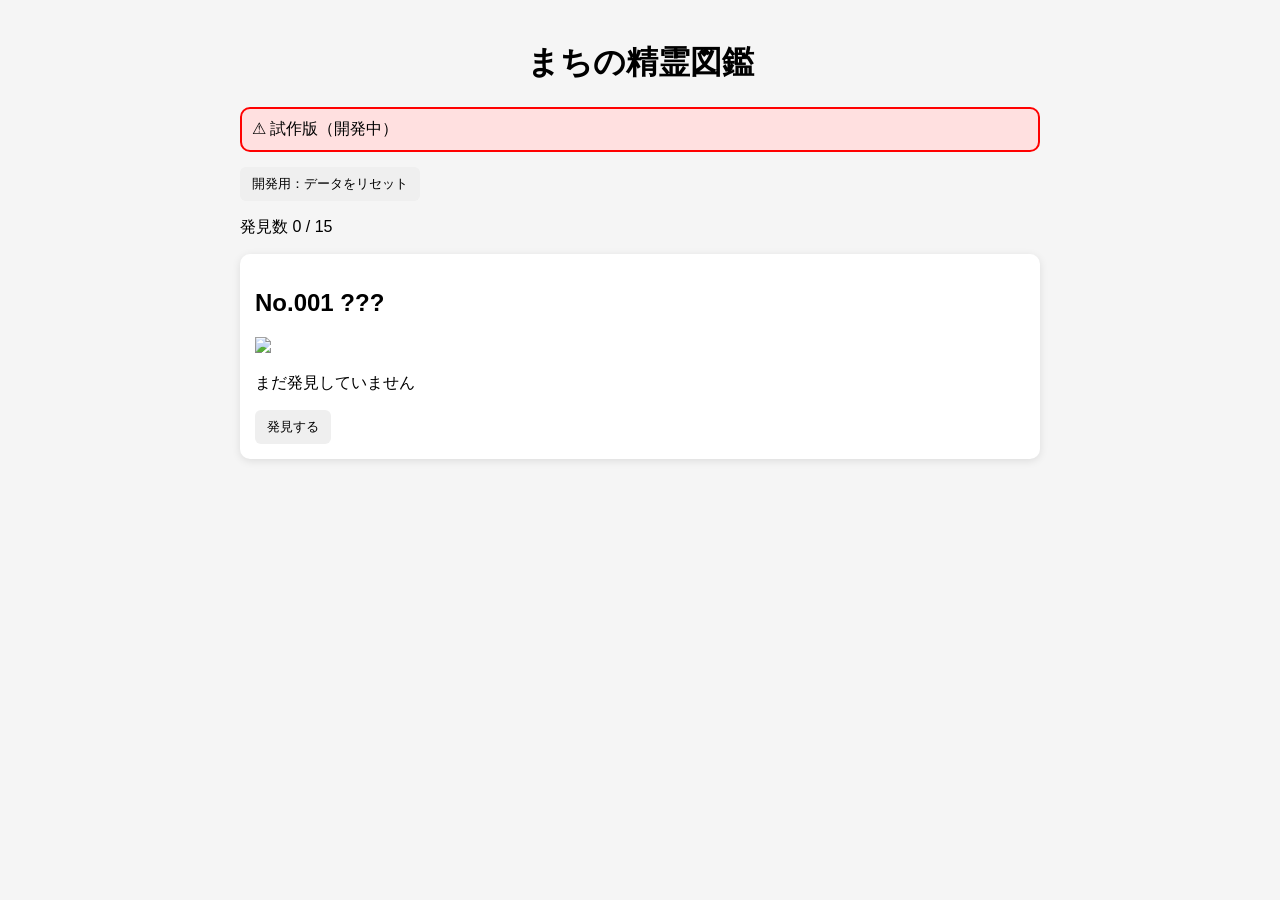
==== index.html @ ceb65a46 "Add files via upload" ====
<!DOCTYPE html>
<html lang="ja">

<head>
    <meta charset="UTF-8">
    <title>まちの精霊図鑑</title>

    <link rel="stylesheet" href="style.css">
</head>

<body>

    <h1>まちの精霊図鑑</h1>

    <div class="dev-warning">
        ⚠ 試作版（開発中）
    </div>

    <button onclick="resetData()">
        開発用：データをリセット
    </button>

    <p id="count">発見数 0 / 15</p>

    <div class="card">

        <h2 id="char1-name">No.001 ???</h2>

        <img
            id="char1-image"
            src="images/question.png"
            width="200"
        >

        <p id="char1-desc">
            まだ発見していません
        </p>

        <button onclick="discoverCharacter1()">
            発見する
        </button>

    </div>

    <script src="script.js"></script>

</body>

</html>
---- style.css ----
body{
    font-family: sans-serif;
    max-width: 800px;
    margin: auto;
    padding: 20px;
    background-color: #f5f5f5;
}

h1{
    text-align: center;
}

.card{
    background: white;
    padding: 15px;
    margin: 10px 0;
    border-radius: 10px;
    box-shadow: 0 2px 8px rgba(0,0,0,0.1);
}

button{
    padding: 8px 12px;
    border: none;
    border-radius: 6px;
    cursor: pointer;
}

button:hover{
    opacity: 0.8;
}

.dev-warning{
    background-color: #ffe0e0;
    border: 2px solid red;
    padding: 10px;
    border-radius: 10px;
    margin-bottom: 15px;
}
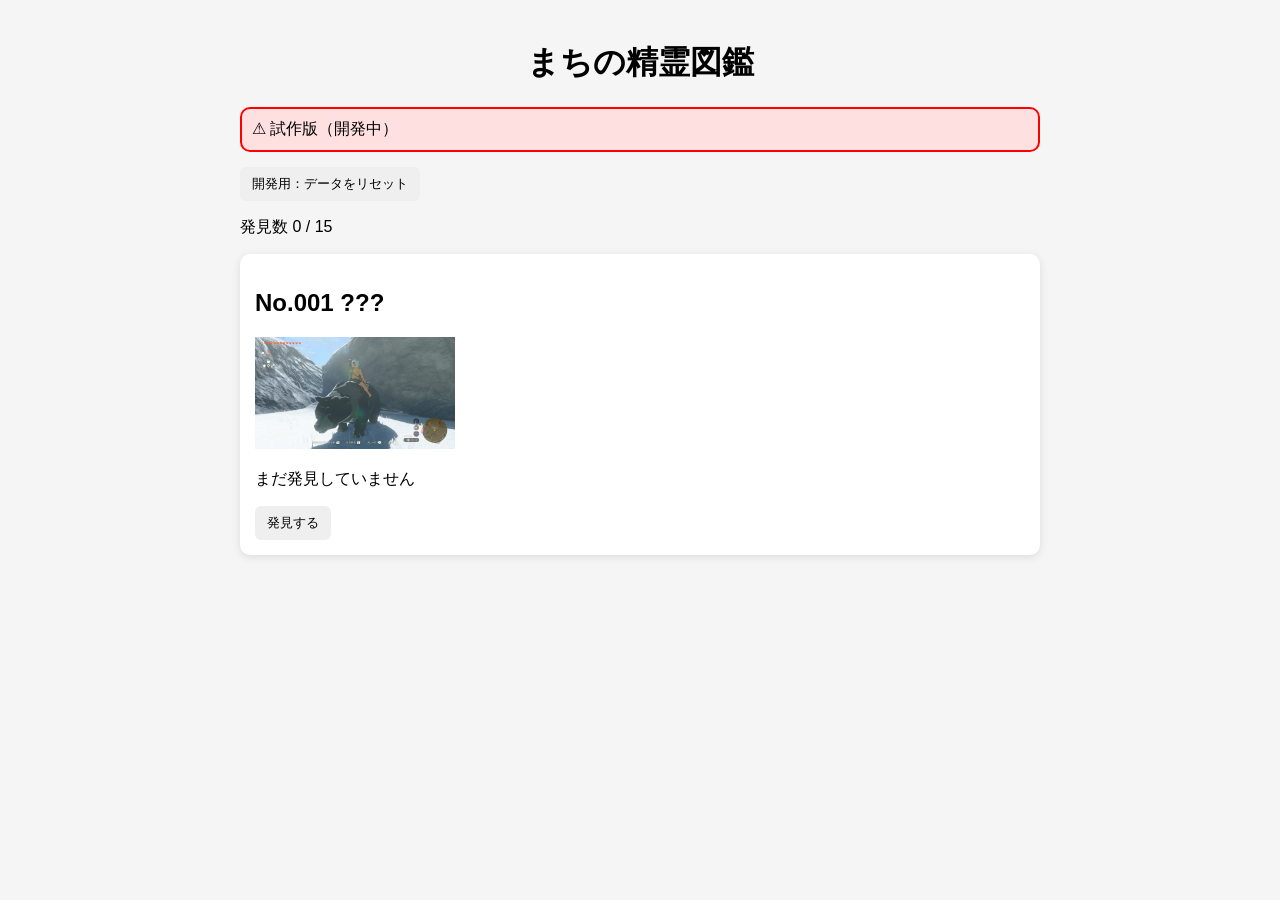
==== commit fe3077e0: "Add files via upload" ====
--- a/index.html
+++ b/index.html
@@ -28,7 +28,7 @@
 
         <img
             id="char1-image"
-            src="images/question.png"
+            src="question.jpg"
             width="200"
         >
 
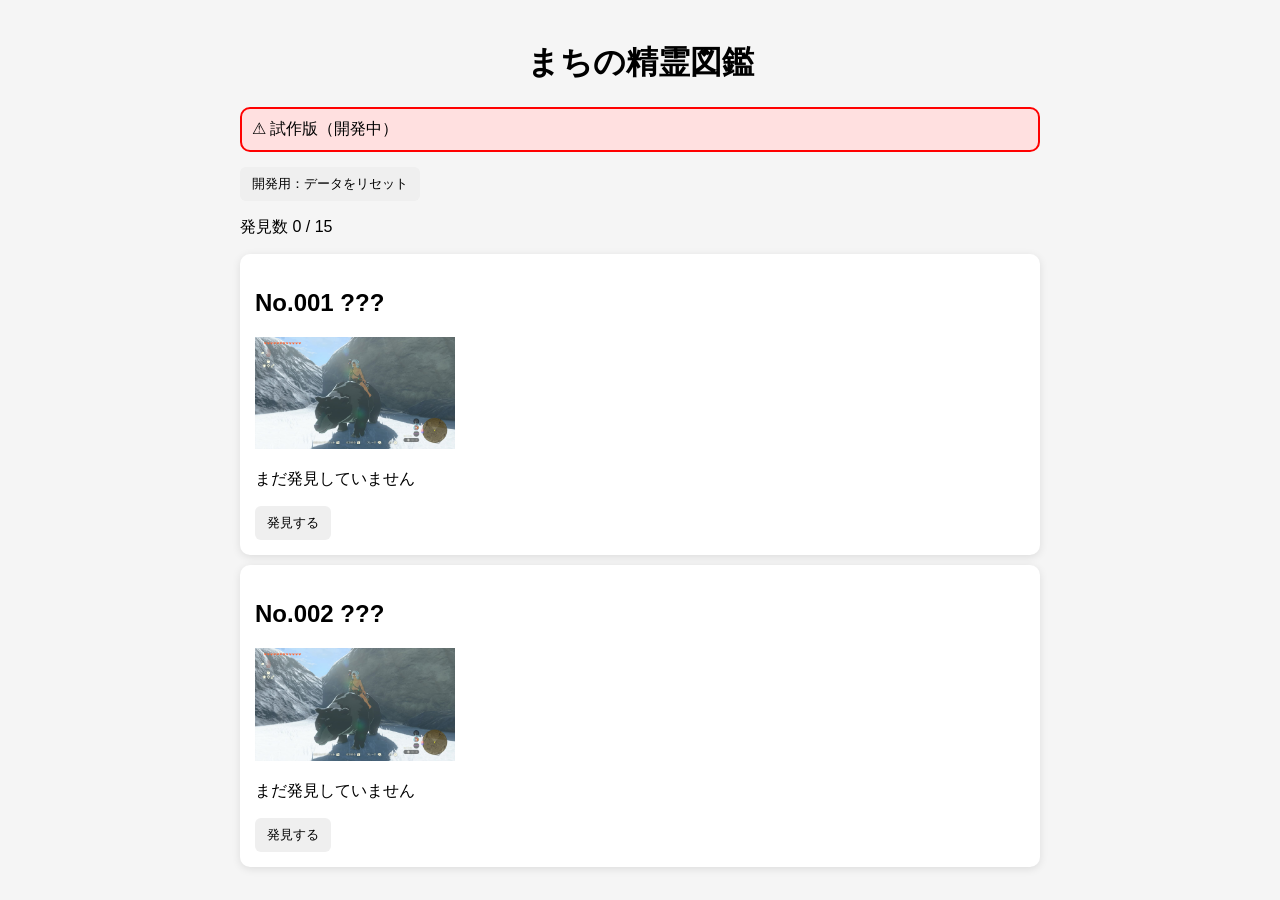
==== commit 474d1831: "Add files via upload" ====
--- a/index.html
+++ b/index.html
@@ -42,6 +42,26 @@
 
     </div>
 
+    <div class="card">
+
+    <h2 id="char2-name">No.002 ???</h2>
+
+    <img
+        id="char2-image"
+        src="question.jpg"
+        width="200"
+    >
+
+    <p id="char2-desc">
+        まだ発見していません
+    </p>
+
+    <button onclick="discoverCharacter2()">
+        発見する
+    </button>
+
+    </div>
+
     <script src="script.js"></script>
 
 </body>
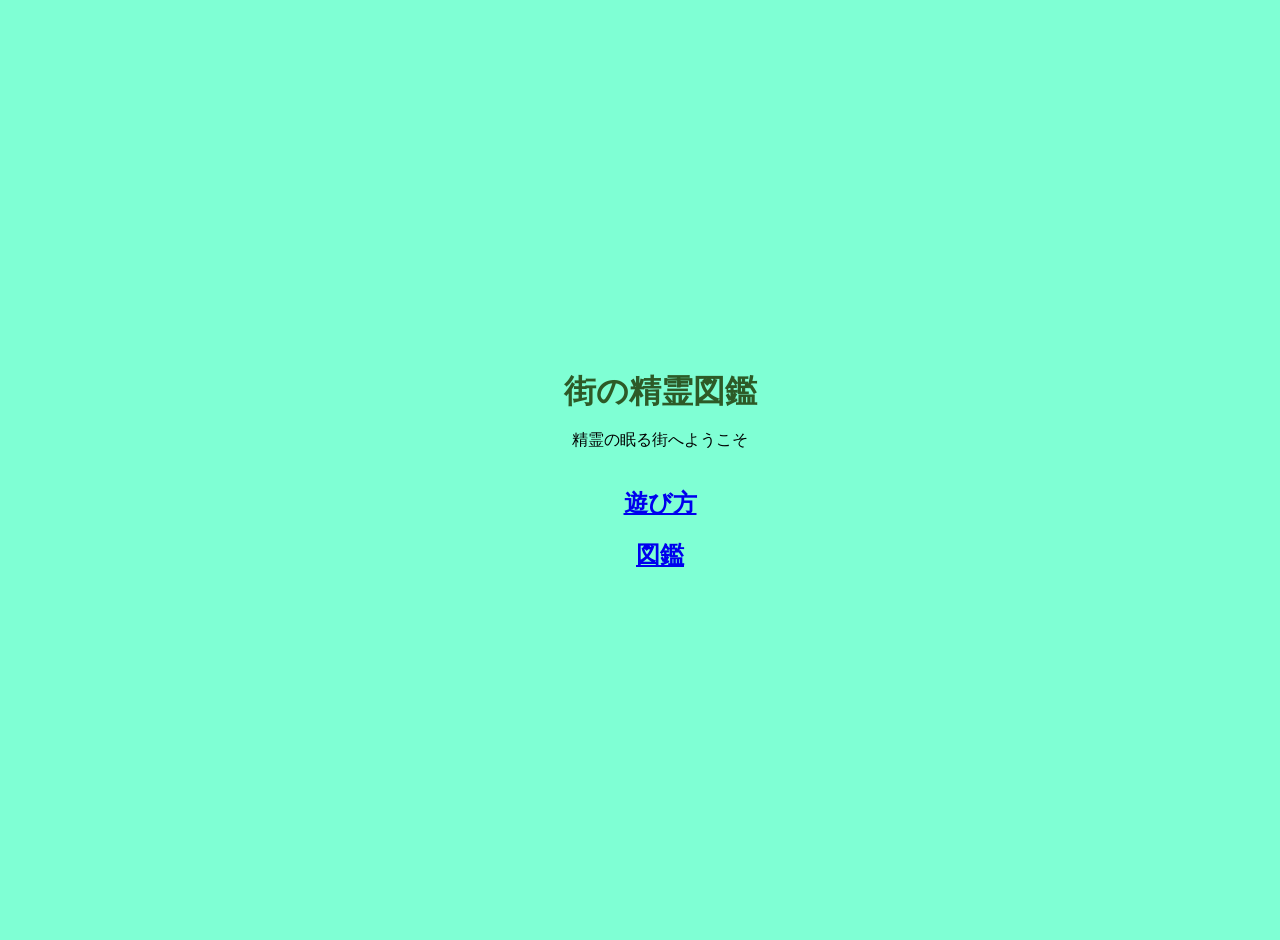
==== commit c5c57ef0: "Add files via upload" ====
--- a/index.html
+++ b/index.html
@@ -1,68 +1,26 @@
 <!DOCTYPE html>
-<html lang="ja">
+<html lang="en">
 
 <head>
     <meta charset="UTF-8">
+    <meta name="viewport" content="width=device-width, initial-scale=1.0">
     <title>まちの精霊図鑑</title>
 
     <link rel="stylesheet" href="style.css">
 </head>
 
-<body>
+<body id="index">
 
-    <h1>まちの精霊図鑑</h1>
-
-    <div class="dev-warning">
-        ⚠ 試作版（開発中）
-    </div>
-
-    <button onclick="resetData()">
-        開発用：データをリセット
-    </button>
-
-    <p id="count">発見数 0 / 15</p>
-
-    <div class="card">
-
-        <h2 id="char1-name">No.001 ???</h2>
-
-        <img
-            id="char1-image"
-            src="question.jpg"
-            width="200"
-        >
-
-        <p id="char1-desc">
-            まだ発見していません
-        </p>
-
-        <button onclick="discoverCharacter1()">
-            発見する
-        </button>
+    <div class="title">
+         <h1>街の精霊図鑑</h1>
+         <p>精霊の眠る街へようこそ</p>
 
     </div>
 
-    <div class="card">
-
-    <h2 id="char2-name">No.002 ???</h2>
-
-    <img
-        id="char2-image"
-        src="question.jpg"
-        width="200"
-    >
-
-    <p id="char2-desc">
-        まだ発見していません
-    </p>
-
-    <button onclick="discoverCharacter2()">
-        発見する
-    </button>
-
+    <div class="menu">
+        <h2><a href="#">遊び方</a></h2>
+        <h2><a href="library.html">図鑑</a></h2>
     </div>
-
-    <script src="script.js"></script>
 
 </body>
 
--- a/style.css
+++ b/style.css
@@ -1,38 +1,98 @@
-body{
+body {
     font-family: sans-serif;
-    max-width: 800px;
-    margin: auto;
+    background: #f4f8f2;
+    text-align: center;
+    margin: 0;
     padding: 20px;
-    background-color: #f5f5f5;
 }
 
-h1{
-    text-align: center;
+h1 {
+    color: #2d5a27;
+    margin-bottom: 10px;
 }
 
-.card{
-    background: white;
-    padding: 15px;
-    margin: 10px 0;
+.dev-warning {
+    background: #fff3cd;
+    color: #856404;
+    padding: 10px;
     border-radius: 10px;
-    box-shadow: 0 2px 8px rgba(0,0,0,0.1);
+    margin-bottom: 20px;
 }
 
-button{
-    padding: 8px 12px;
-    border: none;
-    border-radius: 6px;
-    cursor: pointer;
+.card {
+    background: white;
+    width: 280px;
+    margin: 20px auto;
+    padding: 20px;
+
+    border-radius: 20px;
+
+    box-shadow: 0 4px 15px rgba(0,0,0,0.15);
+
+    transition: 0.3s;
 }
 
-button:hover{
-    opacity: 0.8;
+.card:hover {
+    transform: translateY(-5px);
 }
 
-.dev-warning{
-    background-color: #ffe0e0;
-    border: 2px solid red;
-    padding: 10px;
+.card img {
+    border-radius: 15px;
+}
+
+button {
+    background: #4caf50;
+    color: white;
+
+    border: none;
+
+    padding: 10px 20px;
+
     border-radius: 10px;
-    margin-bottom: 15px;
+
+    cursor: pointer;
+
+    font-size: 16px;
+}
+
+button:hover {
+    transform: scale(1.05);
+}
+
+#count {
+    font-size: 20px;
+    font-weight: bold;
+}
+
+#discover-screen {
+    position: fixed;
+
+    top: 0;
+    left: 0;
+
+    width: 100%;
+    height: 100%;
+
+    background: rgba(0,0,0,0.9);
+
+    color: white;
+
+    display: flex;
+    flex-direction: column;
+
+    justify-content: center;
+    align-items: center;
+
+    z-index: 1000;
+}
+
+/* index.htmlのCSSはここ */
+#index{
+    width: 100%;
+    height: 100vh;
+    background-color: aquamarine;
+    display: flex;
+    justify-content: center;
+    align-items: center;
+    flex-direction: column;
 }
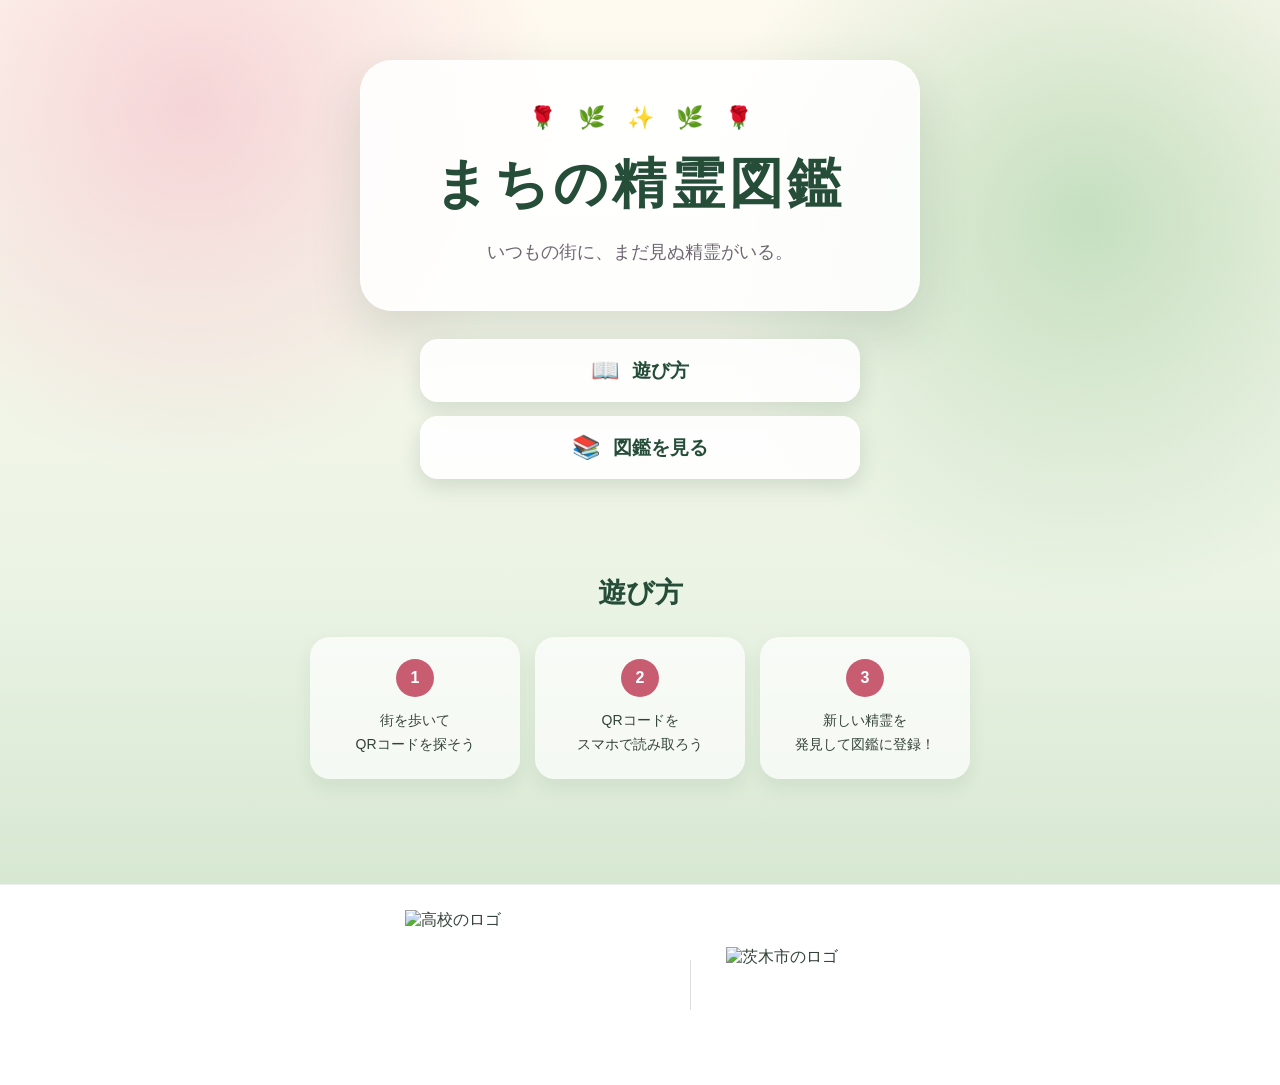
==== commit 3503e779: "Add files via upload" ====
--- a/index.html
+++ b/index.html
@@ -1,26 +1,104 @@
 <!DOCTYPE html>
-<html lang="en">
+<html lang="ja">
 
 <head>
     <meta charset="UTF-8">
     <meta name="viewport" content="width=device-width, initial-scale=1.0">
+
     <title>まちの精霊図鑑</title>
 
     <link rel="stylesheet" href="style.css">
+
+    <script>
+        const params = new URLSearchParams(window.location.search);
+
+        if (params.has("char")) {
+            location.href = "library.html" + location.search;
+        }
+    </script>
 </head>
 
 <body id="index">
 
-    <div class="title">
-         <h1>街の精霊図鑑</h1>
-         <p>精霊の眠る街へようこそ</p>
+    <main class="top-content">
 
-    </div>
+        <div class="title">
 
-    <div class="menu">
-        <h2><a href="#">遊び方</a></h2>
-        <h2><a href="library.html">図鑑</a></h2>
-    </div>
+            <div class="title-decoration">
+                🌹　🌿　✨　🌿　🌹
+            </div>
+
+            <h1>まちの精霊図鑑</h1>
+
+            <p>
+                いつもの街に、まだ見ぬ精霊がいる。
+            </p>
+
+        </div>
+
+
+        <div class="menu">
+
+            <a href="#how-to-play" class="menu-button">
+                <span class="menu-icon">📖</span>
+                <span>遊び方</span>
+            </a>
+
+            <a href="library.html" class="menu-button">
+                <span class="menu-icon">📚</span>
+                <span>図鑑を見る</span>
+            </a>
+
+        </div>
+
+
+        <section id="how-to-play" class="how-to-play">
+
+            <h2>遊び方</h2>
+
+            <div class="steps">
+
+                <div class="step">
+                    <div class="step-number">1</div>
+                    <p>街を歩いて<br>QRコードを探そう</p>
+                </div>
+
+                <div class="step">
+                    <div class="step-number">2</div>
+                    <p>QRコードを<br>スマホで読み取ろう</p>
+                </div>
+
+                <div class="step">
+                    <div class="step-number">3</div>
+                    <p>新しい精霊を<br>発見して図鑑に登録！</p>
+                </div>
+
+            </div>
+
+        </section>
+
+    </main>
+
+
+    <!-- ロゴエリア -->
+    <footer class="sponsor">
+
+        <div class="sponsor-logos">
+
+            <img 
+                class="school-logo"
+                src="c:\Users\sagar\OneDrive\デスクトップ\machizukan\images\banner1.gif" 
+                alt="高校のロゴ">
+
+            <div class="logo-divider"></div>
+
+            <img 
+                src="c:\Users\sagar\OneDrive\デスクトップ\machizukan\images\pc_header_logo.png" 
+                alt="茨木市のロゴ">
+
+        </div>
+
+    </footer>
 
 </body>
 
--- a/style.css
+++ b/style.css
@@ -1,98 +1,1372 @@
+/* ========================================
+   まちの精霊図鑑
+   茨木市イメージ
+======================================== */
+
+
+/* ========================================
+   自分で変えやすい色
+======================================== */
+
+:root {
+
+    /* 深い緑 */
+    --green-dark: #254d38;
+
+    /* 普通の緑 */
+    --green: #4d7c5a;
+
+    /* 明るい緑 */
+    --green-light: #b9d9b5;
+
+    /* バラをイメージした色 */
+    --rose: #c85d72;
+
+    /* 明るいバラ色 */
+    --rose-light: #f3c5cd;
+
+    /* クリーム色 */
+    --cream: #fffaf0;
+
+    /* 文字色 */
+    --text: #334238;
+
+    /* 影 */
+    --shadow: rgba(37, 77, 56, 0.15);
+
+}
+
+
+/* ========================================
+   基本設定
+======================================== */
+
+* {
+    box-sizing: border-box;
+}
+
+
+html {
+    scroll-behavior: smooth;
+}
+
+
 body {
-    font-family: sans-serif;
-    background: #f4f8f2;
+
+    margin: 0;
+
+    min-height: 100vh;
+
+    font-family:
+        "Hiragino Sans",
+        "Yu Gothic",
+        "Meiryo",
+        sans-serif;
+
+    color: var(--text);
+
+    background:
+        radial-gradient(
+            circle at 15% 10%,
+            rgba(243, 197, 205, 0.7),
+            transparent 25%
+        ),
+        radial-gradient(
+            circle at 85% 20%,
+            rgba(185, 217, 181, 0.8),
+            transparent 28%
+        ),
+        linear-gradient(
+            180deg,
+            #fffaf0 0%,
+            #eaf3e4 55%,
+            #c9dfc5 100%
+        );
+
+}
+
+
+/* ========================================
+   共通ボタン
+======================================== */
+
+button {
+
+    border: none;
+
+    padding: 13px 24px;
+
+    border-radius: 15px;
+
+    background:
+        linear-gradient(
+            135deg,
+            var(--rose),
+            #a94359
+        );
+
+    color: white;
+
+    font-size: 16px;
+
+    font-weight: bold;
+
+    cursor: pointer;
+
+    box-shadow:
+        0 4px 0 #803247,
+        0 8px 18px rgba(100, 40, 50, 0.18);
+
+    transition:
+        transform 0.2s,
+        box-shadow 0.2s;
+
+}
+
+
+button:hover {
+
+    transform:
+        translateY(-2px);
+
+}
+
+
+button:active {
+
+    transform:
+        translateY(3px);
+
+    box-shadow:
+        0 1px 0 #803247;
+
+}
+
+
+/* ========================================
+   トップページ
+======================================== */
+
+#index {
+
+    min-height: 100vh;
+
+    display: flex;
+
+    flex-direction: column;
+
+}
+
+
+/* メイン部分 */
+
+.top-content {
+
+    flex: 1;
+
+    width: 100%;
+
+    padding:
+        60px
+        20px
+        70px;
+
+    display: flex;
+
+    flex-direction: column;
+
+    align-items: center;
+
+    justify-content: center;
+
+}
+
+
+/* ========================================
+   タイトルカード
+======================================== */
+
+.title {
+
+    width:
+        min(
+            92%,
+            560px
+        );
+
+    padding:
+        42px
+        30px;
+
     text-align: center;
+
+    background:
+        rgba(
+            255,
+            255,
+            255,
+            0.88
+        );
+
+    border:
+        1px solid
+        rgba(
+            255,
+            255,
+            255,
+            0.9
+        );
+
+    border-radius: 32px;
+
+    box-shadow:
+        0 20px 50px
+        var(--shadow);
+
+}
+
+
+.title-decoration {
+
+    margin-bottom: 15px;
+
+    font-size: 22px;
+
+}
+
+
+.title h1 {
+
+    margin:
+        0
+        0
+        15px;
+
+    color:
+        var(--green-dark);
+
+    font-size:
+        clamp(
+            34px,
+            9vw,
+            54px
+        );
+
+    letter-spacing:
+        0.08em;
+
+    text-shadow:
+        0 2px 0 white;
+
+}
+
+
+.title p {
+
     margin: 0;
-    padding: 20px;
-}
-
-h1 {
-    color: #2d5a27;
+
+    color: #6d6670;
+
+    font-size:
+        clamp(
+            15px,
+            4vw,
+            18px
+        );
+
+    line-height: 1.8;
+
+}
+
+
+/* ========================================
+   トップメニュー
+======================================== */
+
+.menu {
+
+    width:
+        min(
+            92%,
+            440px
+        );
+
+    margin-top: 28px;
+
+    display: grid;
+
+    gap: 14px;
+
+}
+
+
+.menu-button {
+
+    display: flex;
+
+    align-items: center;
+
+    justify-content: center;
+
+    gap: 12px;
+
+    padding:
+        18px
+        25px;
+
+    background:
+        rgba(
+            255,
+            255,
+            255,
+            0.9
+        );
+
+    color:
+        var(--green-dark);
+
+    text-decoration: none;
+
+    font-size: 19px;
+
+    font-weight: bold;
+
+    border-radius: 18px;
+
+    box-shadow:
+        0 8px 20px
+        var(--shadow);
+
+    transition:
+        transform 0.2s,
+        box-shadow 0.2s;
+
+}
+
+
+.menu-button:hover {
+
+    transform:
+        translateY(-4px);
+
+    box-shadow:
+        0 13px 25px
+        rgba(
+            37,
+            77,
+            56,
+            0.2
+        );
+
+}
+
+
+.menu-icon {
+
+    font-size: 23px;
+
+}
+
+
+/* ========================================
+   遊び方
+======================================== */
+
+.how-to-play {
+
+    width:
+        min(
+            92%,
+            700px
+        );
+
+    margin-top: 60px;
+
+    padding:
+        35px
+        20px;
+
+    text-align: center;
+
+}
+
+
+.how-to-play h2 {
+
+    margin:
+        0
+        0
+        25px;
+
+    color:
+        var(--green-dark);
+
+    font-size: 28px;
+
+}
+
+
+.steps {
+
+    display: grid;
+
+    grid-template-columns:
+        repeat(
+            3,
+            1fr
+        );
+
+    gap: 15px;
+
+}
+
+
+.step {
+
+    padding:
+        22px
+        12px;
+
+    background:
+        rgba(
+            255,
+            255,
+            255,
+            0.7
+        );
+
+    border-radius: 20px;
+
+    box-shadow:
+        0 8px 18px
+        rgba(
+            37,
+            77,
+            56,
+            0.08
+        );
+
+}
+
+
+.step-number {
+
+    width: 38px;
+
+    height: 38px;
+
+    margin:
+        0
+        auto
+        12px;
+
+    display: flex;
+
+    justify-content: center;
+
+    align-items: center;
+
+    border-radius: 50%;
+
+    background:
+        var(--rose);
+
+    color: white;
+
+    font-weight: bold;
+
+}
+
+
+.step p {
+
+    margin: 0;
+
+    font-size: 14px;
+
+    line-height: 1.7;
+
+}
+
+
+/* ========================================
+   下の白いロゴ帯
+======================================== */
+
+.sponsor {
+
+    width: 100%;
+
+    padding:
+        25px
+        20px;
+
+    background: white;
+
+    border-top:
+        1px solid
+        #eeeeee;
+
+}
+
+
+.sponsor-logos {
+
+    width:
+        min(
+            100%,
+            600px
+        );
+
+    margin: auto;
+
+    display: flex;
+
+    align-items: center;
+
+    justify-content: center;
+
+    gap: 35px;
+
+}
+
+
+.sponsor-logos img {
+
+    width: 150px;
+
+    height: 75px;
+
+    object-fit: contain;
+
+}
+
+
+.logo-divider {
+
+    width: 1px;
+
+    height: 50px;
+
+    background: #dddddd;
+
+}
+
+
+/* ========================================
+   図鑑ページ
+======================================== */
+
+.library-page {
+
+    width:
+        min(
+            100%,
+            1000px
+        );
+
+    margin: auto;
+
+    padding:
+        25px
+        20px
+        70px;
+
+}
+
+
+/* トップへ戻る */
+
+.back-button {
+
+    display: inline-block;
+
+    margin-bottom: 25px;
+
+    padding:
+        10px
+        16px;
+
+    color:
+        var(--green-dark);
+
+    text-decoration: none;
+
+    background:
+        rgba(
+            255,
+            255,
+            255,
+            0.75
+        );
+
+    border-radius: 20px;
+
+    font-size: 14px;
+
+}
+
+
+/* ========================================
+   図鑑ヘッダー
+======================================== */
+
+.library-header {
+
+    text-align: center;
+
+    margin-bottom: 20px;
+
+}
+
+
+.library-decoration {
+
     margin-bottom: 10px;
-}
+
+    font-size: 20px;
+
+}
+
+
+.library-header h1 {
+
+    margin:
+        0
+        0
+        10px;
+
+    color:
+        var(--green-dark);
+
+    font-size:
+        clamp(
+            30px,
+            7vw,
+            45px
+        );
+
+}
+
+
+.library-header p {
+
+    margin: 0;
+
+    color: #68756a;
+
+}
+
+
+/* ========================================
+   開発中表示
+======================================== */
 
 .dev-warning {
-    background: #fff3cd;
-    color: #856404;
-    padding: 10px;
-    border-radius: 10px;
-    margin-bottom: 20px;
-}
+
+    width:
+        fit-content;
+
+    margin:
+        20px
+        auto;
+
+    padding:
+        9px
+        16px;
+
+    background:
+        rgba(
+            255,
+            248,
+            220,
+            0.9
+        );
+
+    color: #80651d;
+
+    border:
+        1px solid
+        #eadca7;
+
+    border-radius: 20px;
+
+    font-size: 13px;
+
+}
+
+
+/* ========================================
+   発見数・開発用ボタン
+======================================== */
+
+.library-tools {
+
+    margin:
+        25px
+        0
+        35px;
+
+    display: flex;
+
+    flex-direction: column;
+
+    align-items: center;
+
+    gap: 15px;
+
+}
+
+
+#count {
+
+    margin: 0;
+
+    padding:
+        12px
+        28px;
+
+    background:
+        rgba(
+            255,
+            255,
+            255,
+            0.85
+        );
+
+    color:
+        var(--green-dark);
+
+    font-size: 21px;
+
+    font-weight: bold;
+
+    border-radius: 30px;
+
+    box-shadow:
+        0 6px 18px
+        var(--shadow);
+
+}
+
+
+.reset-button {
+
+    background:
+        linear-gradient(
+            135deg,
+            #89918b,
+            #69726b
+        );
+
+    box-shadow:
+        0 4px 0 #4e554f;
+
+    font-size: 13px;
+
+    padding:
+        10px
+        18px;
+
+}
+
+
+/* ========================================
+   キャラクター一覧
+======================================== */
+
+.character-list {
+
+    display: grid;
+
+    grid-template-columns:
+        repeat(
+            auto-fit,
+            minmax(
+                280px,
+                1fr
+            )
+        );
+
+    gap: 25px;
+
+}
+
+
+/* ========================================
+   キャラクターカード
+======================================== */
 
 .card {
-    background: white;
-    width: 280px;
-    margin: 20px auto;
-    padding: 20px;
-
-    border-radius: 20px;
-
-    box-shadow: 0 4px 15px rgba(0,0,0,0.15);
-
-    transition: 0.3s;
-}
-
-.card:hover {
-    transform: translateY(-5px);
-}
-
-.card img {
-    border-radius: 15px;
-}
-
-button {
-    background: #4caf50;
-    color: white;
-
-    border: none;
-
-    padding: 10px 20px;
-
-    border-radius: 10px;
-
-    cursor: pointer;
-
-    font-size: 16px;
-}
-
-button:hover {
-    transform: scale(1.05);
-}
-
-#count {
-    font-size: 20px;
-    font-weight: bold;
-}
-
-#discover-screen {
-    position: fixed;
+
+    position: relative;
+
+    padding: 25px;
+
+    text-align: center;
+
+    background:
+        linear-gradient(
+            145deg,
+            rgba(
+                255,
+                255,
+                255,
+                0.96
+            ),
+            rgba(
+                255,
+                250,
+                240,
+                0.96
+            )
+        );
+
+    border:
+        1px solid
+        rgba(
+            37,
+            77,
+            56,
+            0.12
+        );
+
+    border-radius: 25px;
+
+    box-shadow:
+        0 12px 28px
+        var(--shadow);
+
+    overflow: hidden;
+
+    transition:
+        transform 0.25s,
+        box-shadow 0.25s;
+
+}
+
+
+.card::before {
+
+    content: "";
+
+    position: absolute;
 
     top: 0;
     left: 0;
 
     width: 100%;
-    height: 100%;
-
-    background: rgba(0,0,0,0.9);
+
+    height: 7px;
+
+    background:
+        linear-gradient(
+            90deg,
+            var(--green-dark),
+            var(--green),
+            var(--rose-light),
+            var(--rose)
+        );
+
+}
+
+
+.card:hover {
+
+    transform:
+        translateY(-6px);
+
+    box-shadow:
+        0 18px 35px
+        rgba(
+            37,
+            77,
+            56,
+            0.2
+        );
+
+}
+
+
+.card-number {
+
+    margin-bottom: 10px;
+
+    color:
+        var(--rose);
+
+    font-size: 12px;
+
+    font-weight: bold;
+
+    letter-spacing: 0.1em;
+
+}
+
+
+.card h2 {
+
+    min-height: 55px;
+
+    margin:
+        0
+        0
+        15px;
+
+    color:
+        var(--green-dark);
+
+    font-size: 23px;
+
+}
+
+
+.character-image-box {
+
+    display: flex;
+
+    justify-content: center;
+
+    align-items: center;
+
+    min-height: 210px;
+
+}
+
+
+.card img {
+
+    width: 200px;
+
+    max-width: 100%;
+
+    max-height: 240px;
+
+    object-fit: contain;
+
+    border-radius: 20px;
+
+    background:
+        #eef4eb;
+
+    border:
+        4px solid
+        #dcead7;
+
+}
+
+
+.card p {
+
+    min-height: 55px;
+
+    margin:
+        18px
+        0
+        0;
+
+    line-height: 1.7;
+
+    color: #5b685d;
+
+}
+
+
+/* ========================================
+   発見画面
+======================================== */
+
+#discover-screen {
+
+    position: fixed;
+
+    inset: 0;
+
+    z-index: 1000;
+
+    padding: 25px;
+
+    display: flex;
+
+    justify-content: center;
+
+    align-items: center;
+
+    text-align: center;
+
+    background:
+        radial-gradient(
+            circle at 50% 30%,
+            rgba(
+                220,
+                110,
+                135,
+                0.45
+            ),
+            transparent 25%
+        ),
+        radial-gradient(
+            circle at 20% 80%,
+            rgba(
+                100,
+                160,
+                100,
+                0.4
+            ),
+            transparent 30%
+        ),
+        linear-gradient(
+            150deg,
+            #173b2b,
+            #28543d,
+            #572c3a
+        );
+
+    overflow-y: auto;
+
+}
+
+
+.discover-content {
+
+    width:
+        min(
+            100%,
+            500px
+        );
+
+    padding:
+        35px
+        25px;
+
+    border-radius: 30px;
+
+    background:
+        rgba(
+            255,
+            255,
+            255,
+            0.08
+        );
+
+    border:
+        1px solid
+        rgba(
+            255,
+            255,
+            255,
+            0.2
+        );
+
+    box-shadow:
+        0 20px 60px
+        rgba(
+            0,
+            0,
+            0,
+            0.25
+        );
+
+    backdrop-filter:
+        blur(10px);
+
+}
+
+
+.discover-sparkles {
+
+    margin-bottom: 10px;
+
+    font-size: 25px;
+
+}
+
+
+.discover-label {
+
+    margin:
+        0
+        0
+        8px;
+
+    color:
+        #f7d883;
+
+    font-size: 11px;
+
+    font-weight: bold;
+
+    letter-spacing: 0.2em;
+
+}
+
+
+#discover-screen h1 {
+
+    margin:
+        0
+        0
+        20px;
+
+    color: #fff3b5;
+
+    font-size:
+        clamp(
+            35px,
+            10vw,
+            55px
+        );
+
+    text-shadow:
+        0 0 15px
+        rgba(
+            255,
+            230,
+            130,
+            0.8
+        );
+
+}
+
+
+#discover-screen img {
+
+    width:
+        min(
+            70vw,
+            280px
+        );
+
+    max-height: 35vh;
+
+    object-fit: contain;
+
+    padding: 8px;
+
+    background:
+        rgba(
+            255,
+            255,
+            255,
+            0.12
+        );
+
+    border:
+        3px solid
+        rgba(
+            255,
+            255,
+            255,
+            0.75
+        );
+
+    border-radius: 24px;
+
+    box-shadow:
+        0 0 30px
+        rgba(
+            255,
+            210,
+            150,
+            0.35
+        );
+
+    animation:
+        discoverPop
+        0.6s
+        ease-out;
+
+}
+
+
+#discover-name {
+
+    margin:
+        20px
+        0
+        10px;
 
     color: white;
 
-    display: flex;
-    flex-direction: column;
-
-    justify-content: center;
-    align-items: center;
-
-    z-index: 1000;
-}
-
-/* index.htmlのCSSはここ */
-#index{
-    width: 100%;
-    height: 100vh;
-    background-color: aquamarine;
-    display: flex;
-    justify-content: center;
-    align-items: center;
-    flex-direction: column;
+    font-size:
+        clamp(
+            25px,
+            7vw,
+            35px
+        );
+
+}
+
+
+#discover-desc {
+
+    margin:
+        0
+        0
+        25px;
+
+    color:
+        rgba(
+            255,
+            255,
+            255,
+            0.9
+        );
+
+    line-height: 1.7;
+
+}
+
+
+#discover-screen button {
+
+    background:
+        linear-gradient(
+            135deg,
+            #ffe38a,
+            #dca73b
+        );
+
+    color:
+        #533b13;
+
+    box-shadow:
+        0 4px 0
+        #a4701e;
+
+}
+
+
+/* ========================================
+   発見アニメーション
+======================================== */
+
+@keyframes discoverPop {
+
+    0% {
+
+        transform:
+            scale(0.5)
+            rotate(-5deg);
+
+        opacity: 0;
+
+    }
+
+
+    70% {
+
+        transform:
+            scale(1.08)
+            rotate(2deg);
+
+        opacity: 1;
+
+    }
+
+
+    100% {
+
+        transform:
+            scale(1)
+            rotate(0);
+
+    }
+
+}
+
+
+/* ========================================
+   スマホ
+======================================== */
+
+@media (max-width: 600px) {
+
+
+    .top-content {
+
+        padding-top: 40px;
+
+    }
+
+
+    .steps {
+
+        grid-template-columns: 1fr;
+
+    }
+
+
+    .step {
+
+        display: flex;
+
+        align-items: center;
+
+        gap: 15px;
+
+        text-align: left;
+
+    }
+
+
+    .step-number {
+
+        flex-shrink: 0;
+
+        margin: 0;
+
+    }
+
+
+    .step p {
+
+        text-align: left;
+
+    }
+
+
+    .sponsor-logos {
+
+        gap: 15px;
+
+    }
+
+
+    .sponsor-logos img {
+
+        width: 110px;
+
+        height: 60px;
+
+    }
+
+
+    .logo-divider {
+
+        height: 40px;
+
+    }
+
+
+    .library-page {
+
+        padding-left: 15px;
+
+        padding-right: 15px;
+
+    }
+
+
+    .character-list {
+
+        grid-template-columns: 1fr;
+
+    }
+
+}
+
+.school-logo {
+    width: 250px !important;
+    height: 150px !important;
 }
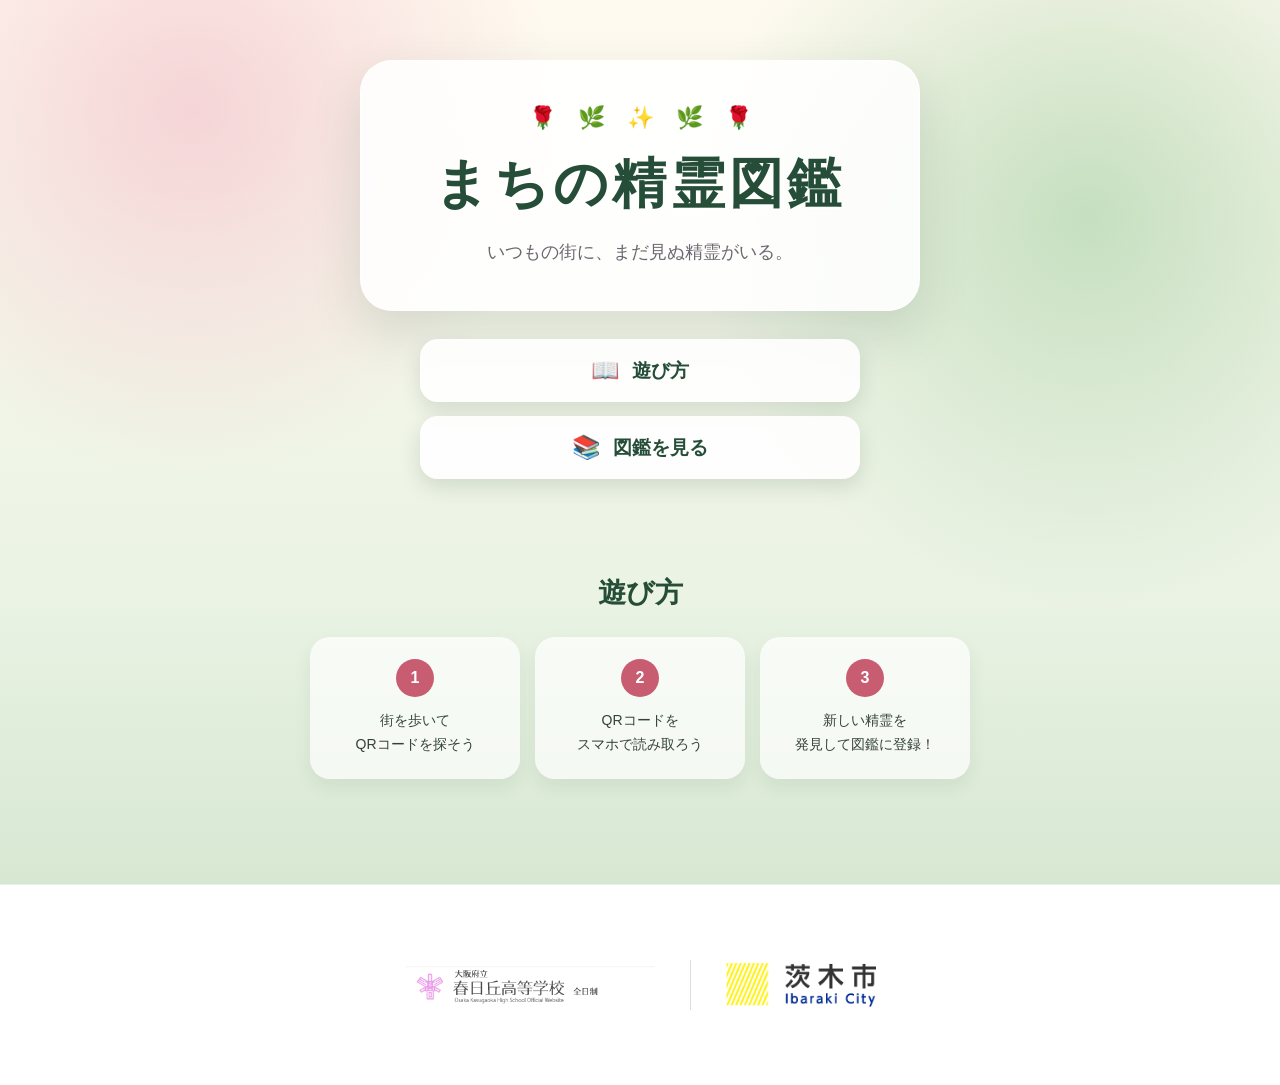
==== commit 82c6c7d0: "Add files via upload" ====
--- a/index.html
+++ b/index.html
@@ -87,13 +87,13 @@
 
             <img 
                 class="school-logo"
-                src="c:\Users\sagar\OneDrive\デスクトップ\machizukan\images\banner1.gif" 
+                src="banner1.gif" 
                 alt="高校のロゴ">
 
             <div class="logo-divider"></div>
 
             <img 
-                src="c:\Users\sagar\OneDrive\デスクトップ\machizukan\images\pc_header_logo.png" 
+                src="pc_header_logo.png" 
                 alt="茨木市のロゴ">
 
         </div>
